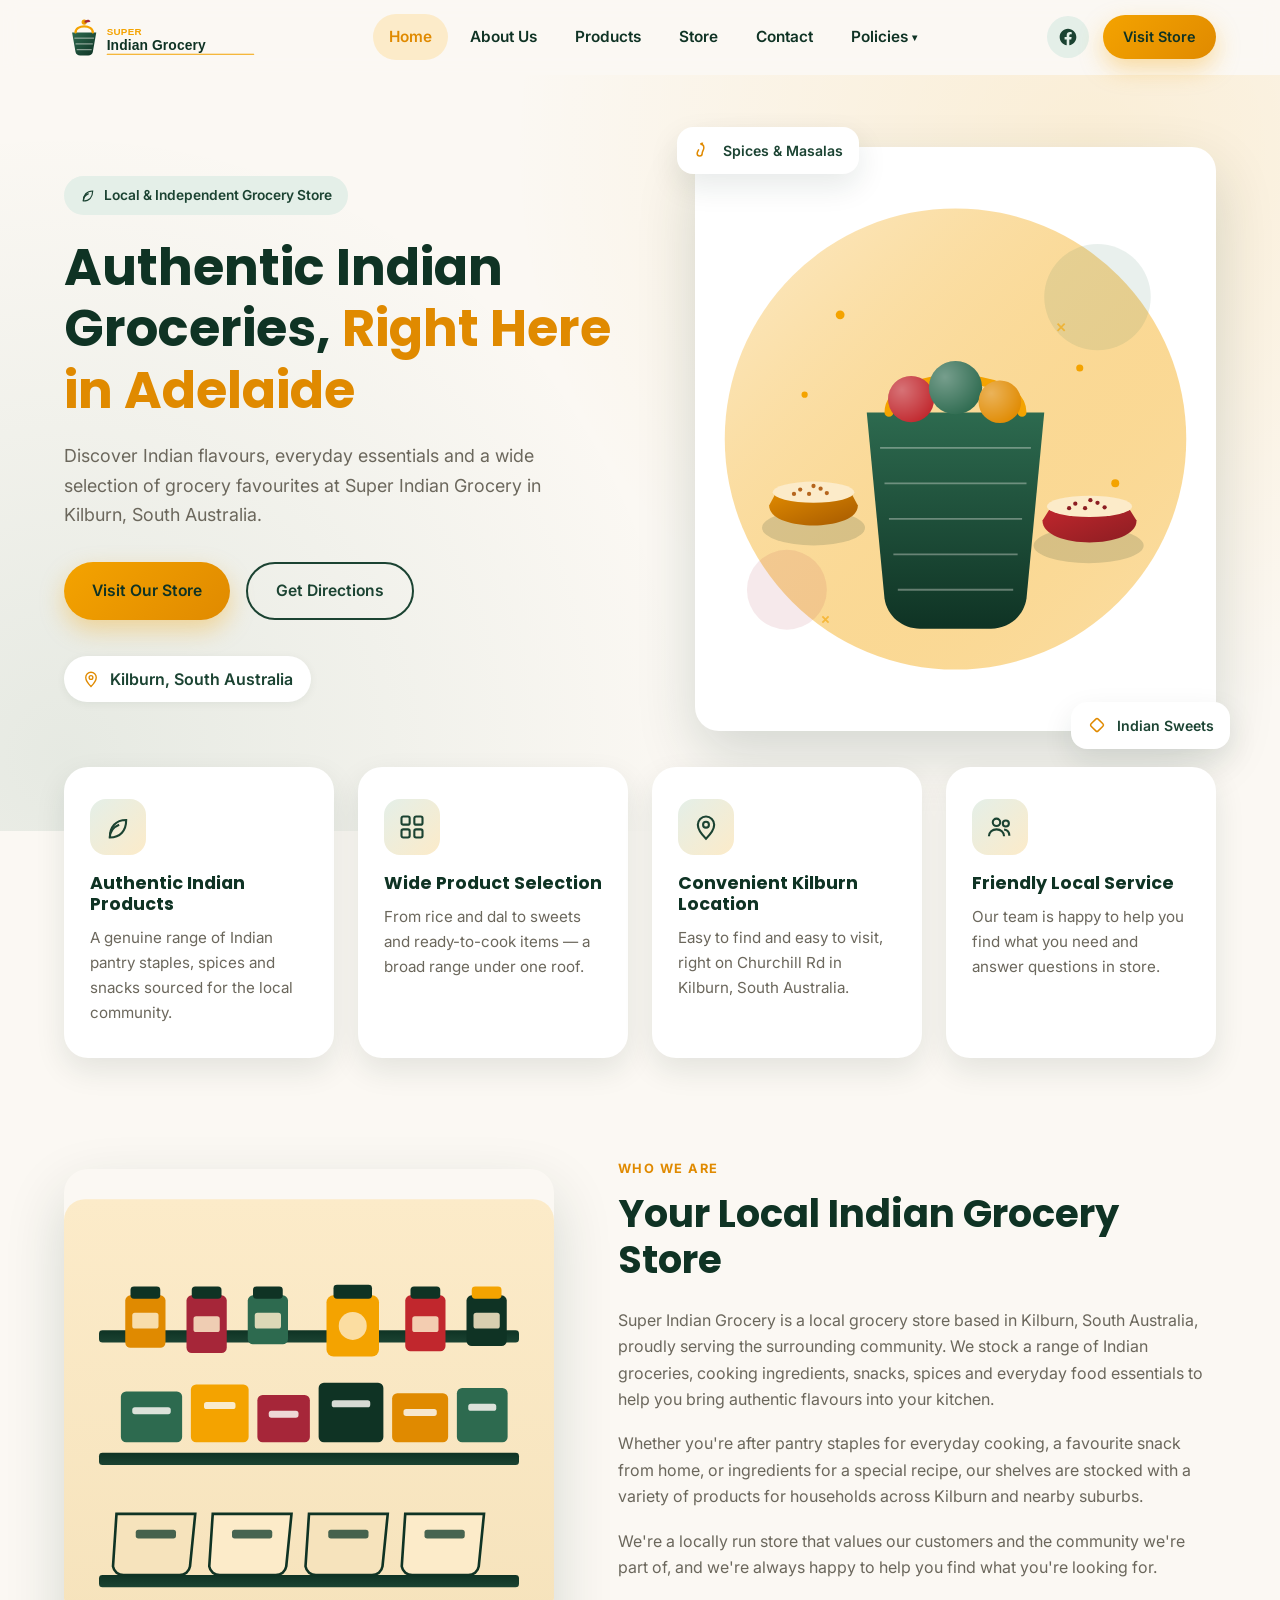
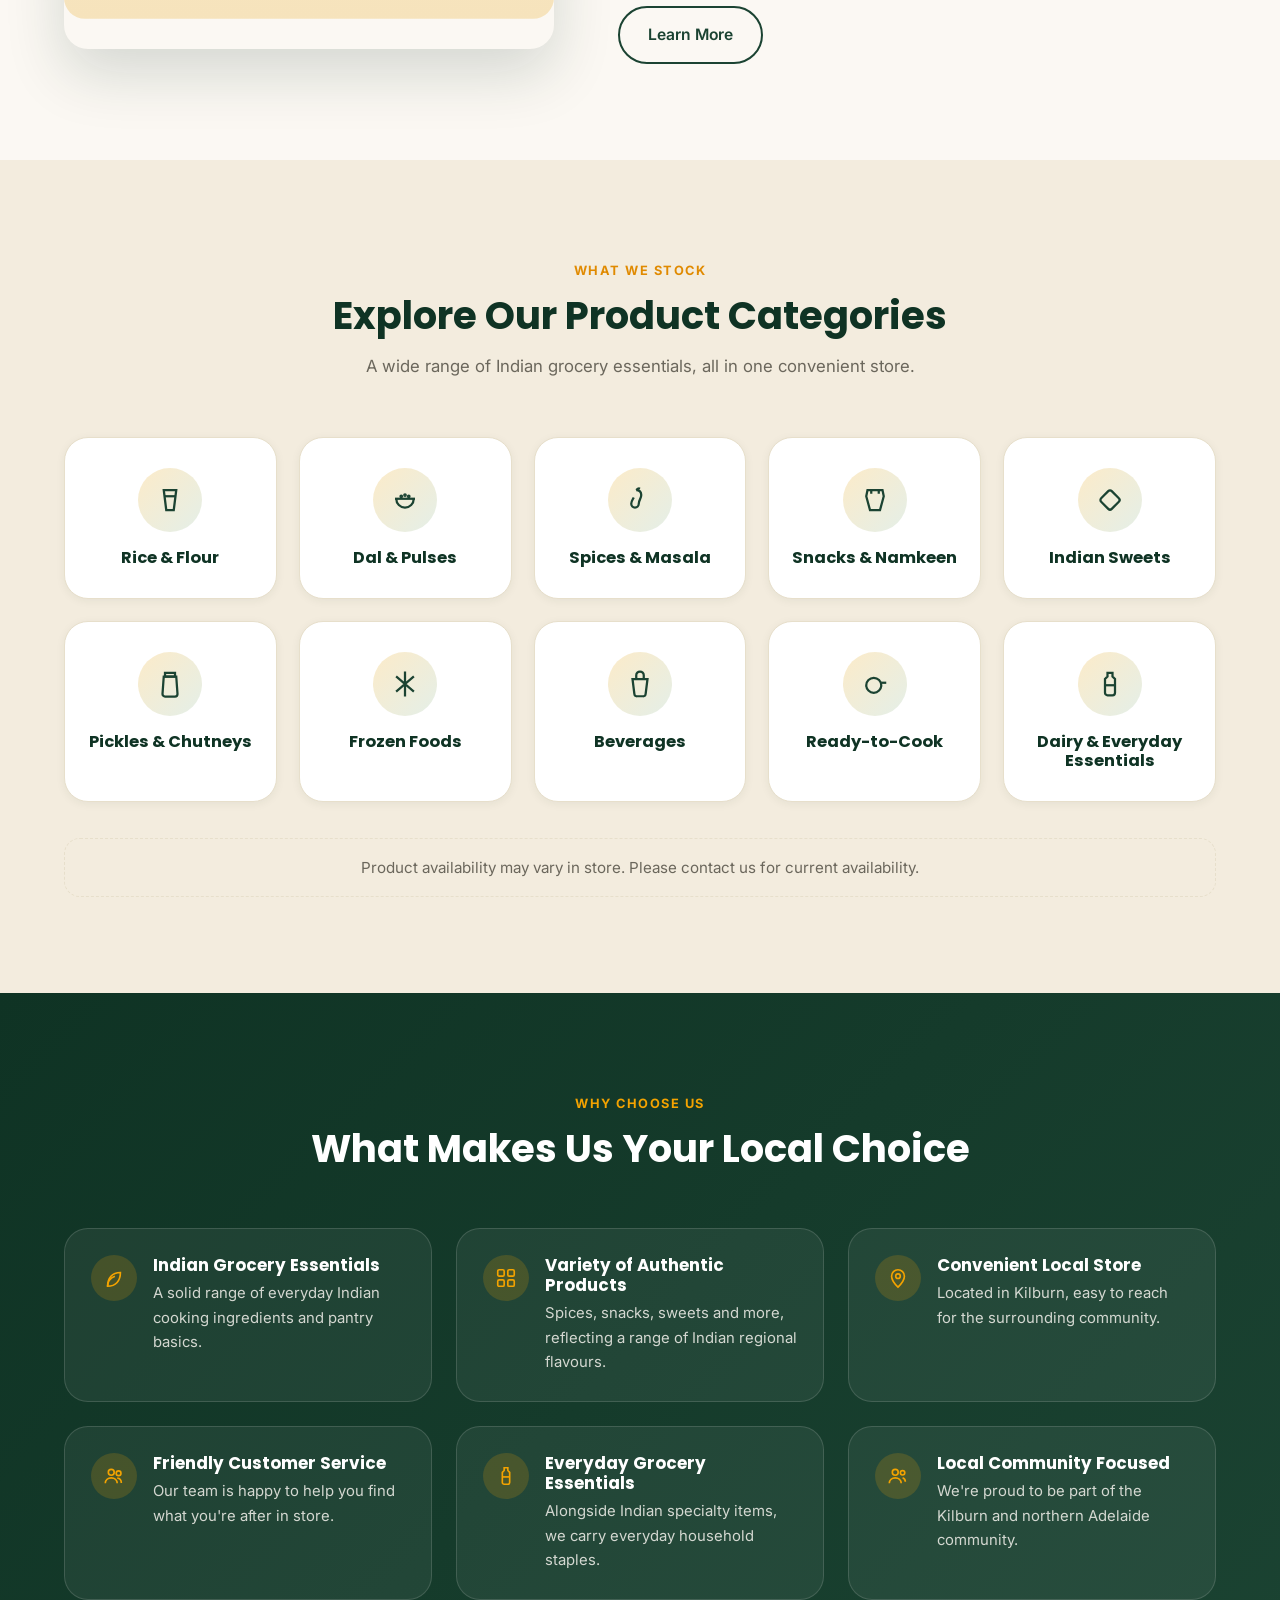
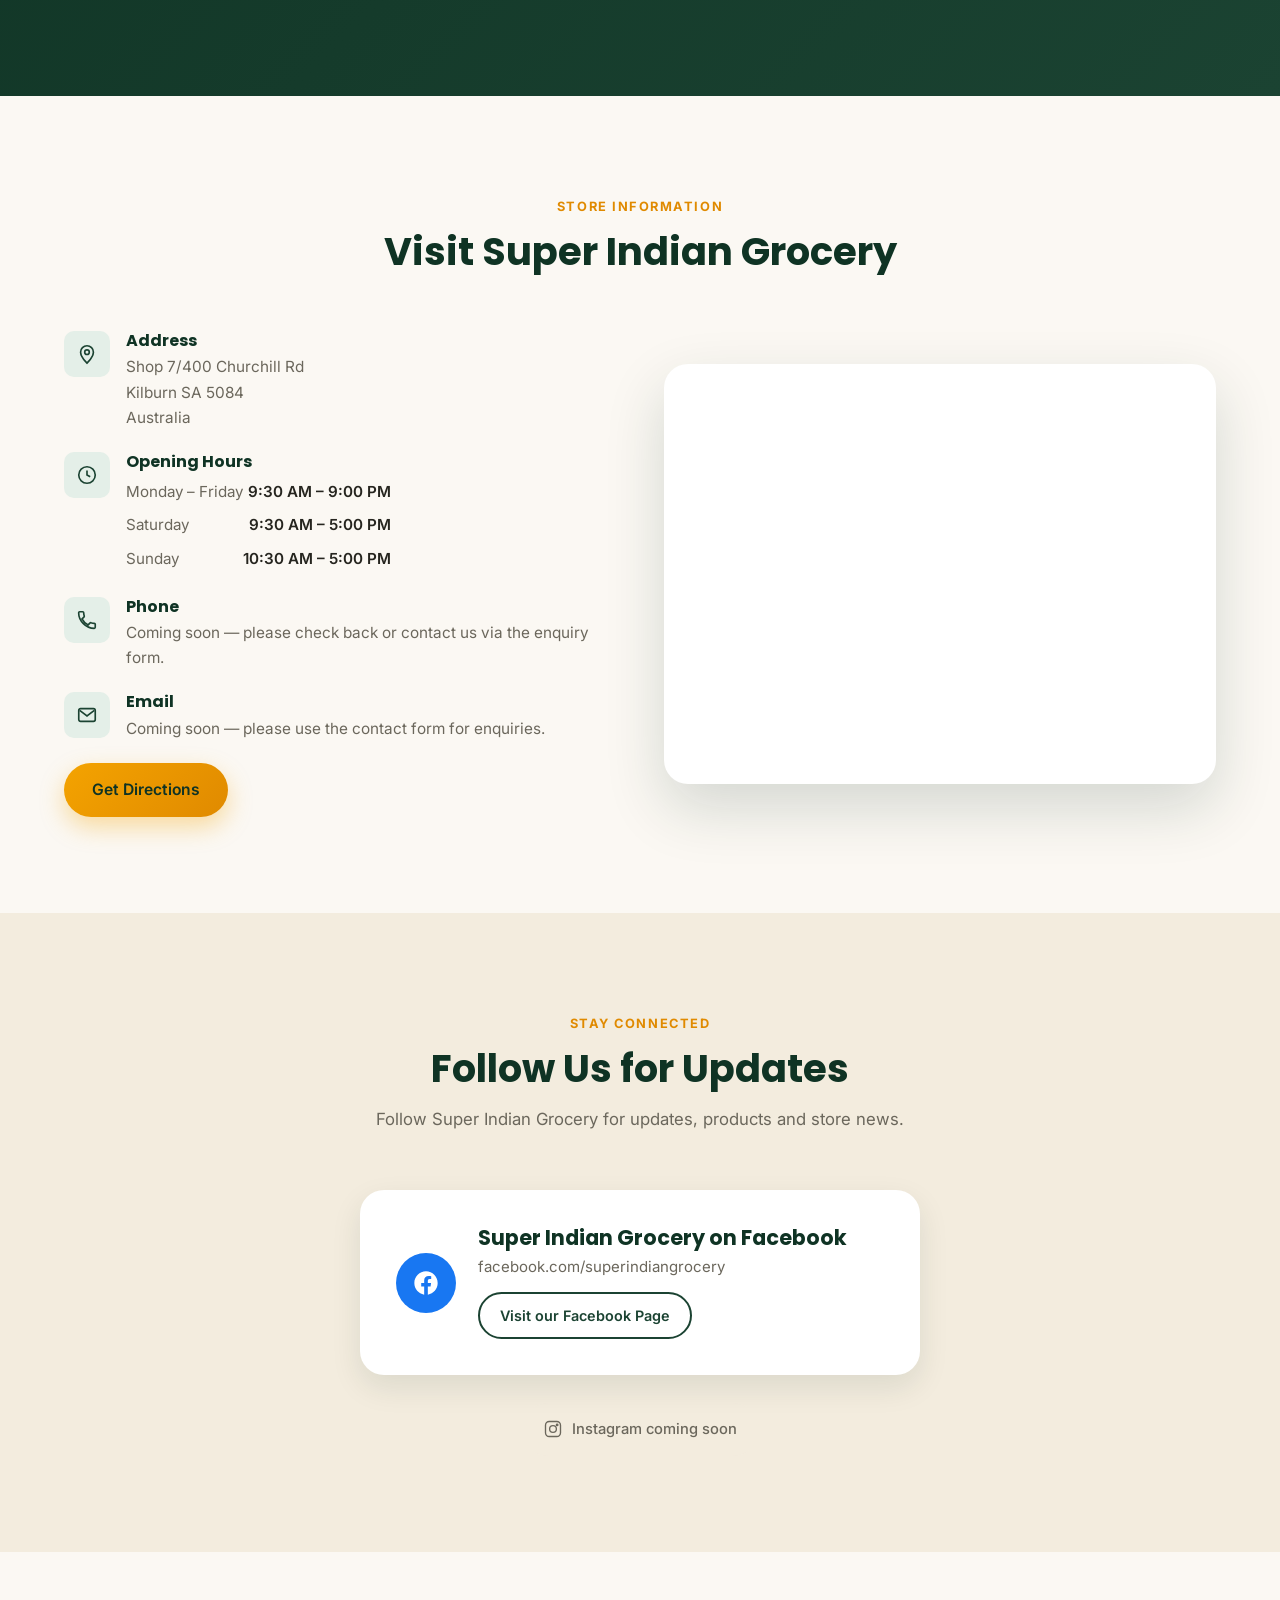
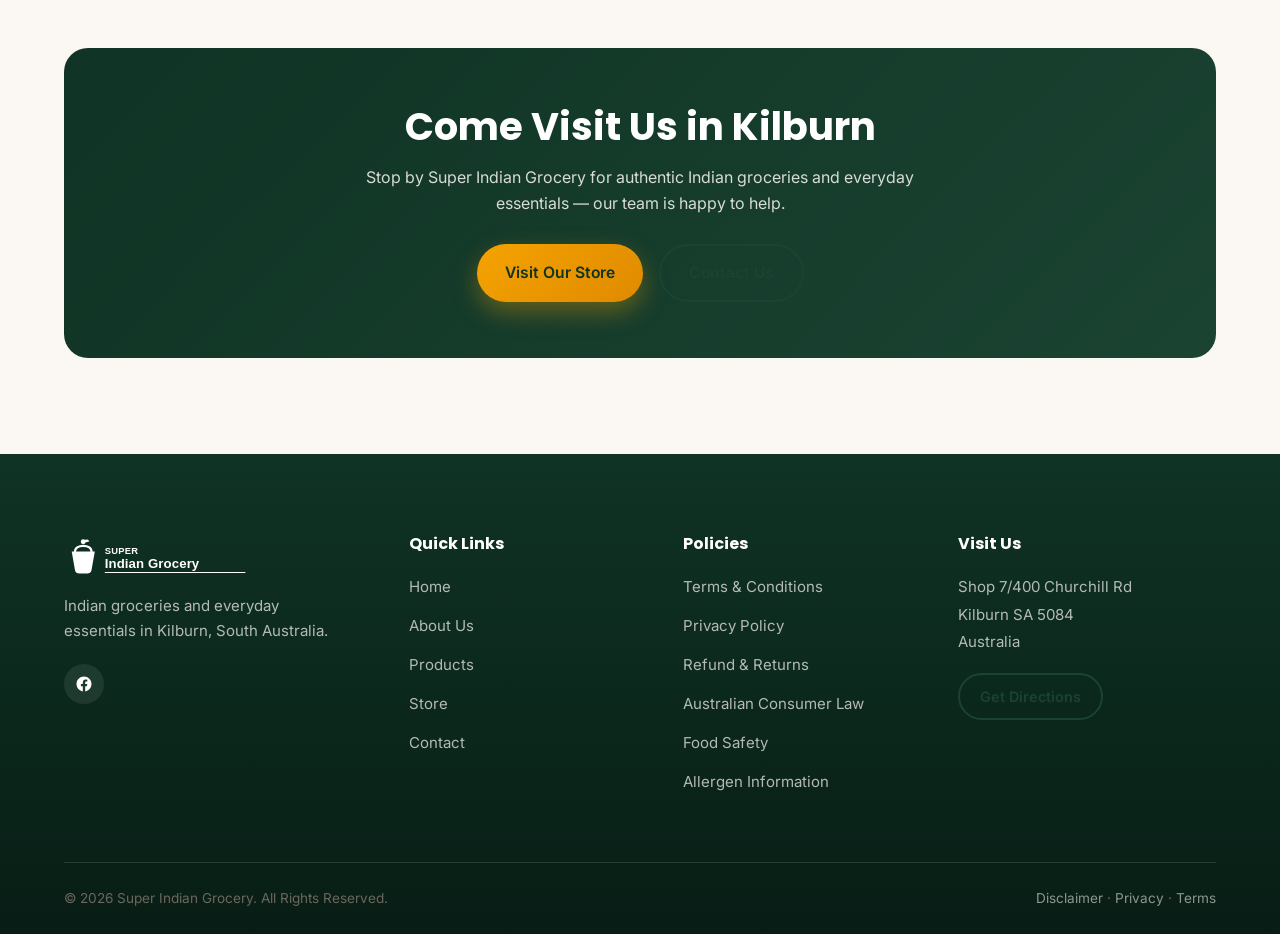
==== index.html @ 4509ad8f "Initial commit: Super Indian Grocery website Co-Authored-By: Claude Sonnet 5 <noreply@anthropic.com>" ====
<!doctype html>
<html lang="en-AU">
<head>
<meta charset="UTF-8">
<meta name="viewport" content="width=device-width, initial-scale=1.0">
<title>Super Indian Grocery | Indian Grocery Store in Kilburn, SA</title>
<meta name="description" content="Super Indian Grocery is a local Indian grocery store in Kilburn, South Australia, offering Indian groceries, spices, snacks, sweets and everyday food essentials.">
<link rel="canonical" href="https://www.superindiangrocery.com.au/">
<!-- TODO: update canonical URL once the production domain is confirmed -->

<!-- Open Graph -->
<meta property="og:type" content="website">
<meta property="og:site_name" content="Super Indian Grocery">
<meta property="og:title" content="Super Indian Grocery | Indian Grocery Store in Kilburn, SA">
<meta property="og:description" content="Indian groceries, spices, snacks, sweets and everyday food essentials in Kilburn, South Australia.">
<meta property="og:image" content="https://www.superindiangrocery.com.au/assets/images/hero-illustration.svg">
<meta property="og:url" content="https://www.superindiangrocery.com.au/">
<meta name="twitter:card" content="summary_large_image">

<link rel="icon" type="image/svg+xml" href="assets/logo/favicon.svg">
<link rel="preconnect" href="https://fonts.googleapis.com">
<link rel="preconnect" href="https://fonts.gstatic.com" crossorigin>
<link href="https://fonts.googleapis.com/css2?family=Poppins:wght@500;600;700&family=Inter:wght@400;500;600;700&display=swap" rel="stylesheet">
<link rel="stylesheet" href="css/style.css">

<script type="application/ld+json">
{
  "@context": "https://schema.org",
  "@type": "GroceryStore",
  "name": "Super Indian Grocery",
  "image": "https://www.superindiangrocery.com.au/assets/images/hero-illustration.svg",
  "address": {
    "@type": "PostalAddress",
    "streetAddress": "Shop 7/400 Churchill Rd",
    "addressLocality": "Kilburn",
    "addressRegion": "SA",
    "postalCode": "5084",
    "addressCountry": "AU"
  },
  "url": "https://www.superindiangrocery.com.au/",
  "sameAs": ["https://www.facebook.com/superindiangrocery"],
  "openingHoursSpecification": [
    { "@type": "OpeningHoursSpecification", "dayOfWeek": ["Monday","Tuesday","Wednesday","Thursday","Friday"], "opens": "09:30", "closes": "21:00" },
    { "@type": "OpeningHoursSpecification", "dayOfWeek": "Saturday", "opens": "09:30", "closes": "17:00" },
    { "@type": "OpeningHoursSpecification", "dayOfWeek": "Sunday", "opens": "10:30", "closes": "17:00" }
  ]
}
</script>
</head>
<body>

<a class="visually-hidden" href="#main-content" style="position:absolute;left:-9999px;">Skip to content</a>

<!-- ============ HEADER ============ -->
<header class="site-header">
  <div class="header-inner">
    <a href="index.html" class="brand" aria-label="Super Indian Grocery — Home">
      <img src="assets/logo/logo.svg" alt="Super Indian Grocery logo" width="220" height="52">
    </a>

    <nav class="main-nav" aria-label="Primary navigation">
      <ul class="nav-list">
        <li><a href="index.html" data-page="index.html">Home</a></li>
        <li><a href="about.html" data-page="about.html">About Us</a></li>
        <li><a href="products.html" data-page="products.html">Products</a></li>
        <li><a href="store.html" data-page="store.html">Store</a></li>
        <li><a href="contact.html" data-page="contact.html">Contact</a></li>
        <li class="has-dropdown">
          <a href="policies/terms.html" aria-haspopup="true" aria-expanded="false">Policies <span class="dropdown-caret">▾</span></a>
          <ul class="dropdown-menu">
            <li><a href="policies/terms.html">Terms &amp; Conditions</a></li>
            <li><a href="policies/privacy.html">Privacy Policy</a></li>
            <li><a href="policies/refunds.html">Refund &amp; Returns</a></li>
            <li><a href="policies/consumer-law.html">Australian Consumer Law</a></li>
            <li><a href="policies/food-safety.html">Food Safety</a></li>
            <li><a href="policies/allergens.html">Allergen Information</a></li>
            <li><a href="policies/country-of-origin.html">Country of Origin</a></li>
            <li><a href="policies/disclaimer.html">Disclaimer</a></li>
          </ul>
        </li>
      </ul>
    </nav>

    <div class="header-actions">
      <a class="icon-link" href="https://www.facebook.com/superindiangrocery" target="_blank" rel="noopener noreferrer" aria-label="Super Indian Grocery on Facebook">
        <svg viewBox="0 0 24 24" fill="currentColor"><path d="M22 12.06C22 6.5 17.52 2 12 2S2 6.5 2 12.06c0 5 3.66 9.16 8.44 9.94v-7.03H7.9v-2.9h2.54V9.86c0-2.5 1.49-3.89 3.78-3.89 1.1 0 2.24.2 2.24.2v2.46h-1.26c-1.24 0-1.63.77-1.63 1.56v1.87h2.78l-.44 2.9h-2.34V22c4.78-.78 8.44-4.94 8.44-9.94Z"/></svg>
      </a>
      <a class="btn btn-primary btn-sm" href="store.html">Visit Store</a>
      <button class="hamburger" aria-label="Open menu" aria-expanded="false">
        <span></span><span></span><span></span>
      </button>
    </div>
  </div>

  <div class="mobile-nav" aria-label="Mobile navigation">
    <a href="index.html" data-page="index.html">Home</a>
    <a href="about.html" data-page="about.html">About Us</a>
    <a href="products.html" data-page="products.html">Products</a>
    <a href="store.html" data-page="store.html">Store</a>
    <a href="contact.html" data-page="contact.html">Contact</a>
    <button class="mobile-accordion-trigger" aria-expanded="false">Policies <span class="dropdown-caret">▾</span></button>
    <div class="mobile-accordion-panel">
      <a href="policies/terms.html">Terms &amp; Conditions</a>
      <a href="policies/privacy.html">Privacy Policy</a>
      <a href="policies/refunds.html">Refund &amp; Returns</a>
      <a href="policies/consumer-law.html">Australian Consumer Law</a>
      <a href="policies/food-safety.html">Food Safety</a>
      <a href="policies/allergens.html">Allergen Information</a>
      <a href="policies/country-of-origin.html">Country of Origin</a>
      <a href="policies/disclaimer.html">Disclaimer</a>
    </div>
    <div class="mobile-cta">
      <a class="btn btn-primary btn-block" href="store.html">Visit Store</a>
      <a class="btn btn-outline btn-block" href="https://www.facebook.com/superindiangrocery" target="_blank" rel="noopener noreferrer">Follow on Facebook</a>
    </div>
  </div>
</header>

<main id="main-content">

  <!-- ============ HERO ============ -->
  <section class="hero">
    <div class="container hero-grid">
      <div class="hero-copy">
        <span class="hero-badge">
          <svg viewBox="0 0 24 24" fill="none" stroke="currentColor" stroke-width="1.8"><path d="M5 21c9 0 14-6 14-15-9 0-14 6-14 15Z"/><path d="M5 21c0-5 3-9 8-11"/></svg>
          Local &amp; Independent Grocery Store
        </span>
        <h1>Authentic Indian Groceries, <span class="accent">Right Here in Adelaide</span></h1>
        <p class="lead">Discover Indian flavours, everyday essentials and a wide selection of grocery favourites at Super Indian Grocery in Kilburn, South Australia.</p>
        <div class="hero-actions">
          <a class="btn btn-primary" href="store.html">Visit Our Store</a>
          <a class="btn btn-outline" href="https://www.google.com/maps/search/?api=1&query=Shop+7%2F400+Churchill+Rd%2C+Kilburn+SA+5084%2C+Australia" target="_blank" rel="noopener noreferrer">Get Directions</a>
        </div>
        <span class="hero-location">
          <svg viewBox="0 0 24 24" fill="none" stroke="currentColor" stroke-width="1.8"><path d="M12 22s7-7.05 7-12a7 7 0 1 0-14 0c0 4.95 7 12 7 12Z"/><circle cx="12" cy="10" r="2.5"/></svg>
          Kilburn, South Australia
        </span>
      </div>

      <div class="hero-visual">
        <div class="visual-card reveal">
          <img src="assets/images/hero-illustration.svg" alt="Illustration of an Indian grocery basket filled with spices, vegetables and pantry staples" width="560" height="560">
        </div>
        <div class="floating-chip chip-top">
          <svg viewBox="0 0 24 24" fill="none" stroke="currentColor" stroke-width="1.8"><path d="M9 4c3 0 4 2 4 4 0 3-2 4-2 7a3 3 0 0 1-6 0c0-2 1-3 2-5"/><path d="M9 4c1-1 2-1.5 3-1"/></svg>
          Spices &amp; Masalas
        </div>
        <div class="floating-chip chip-bottom">
          <svg viewBox="0 0 24 24" fill="none" stroke="currentColor" stroke-width="1.8"><rect x="6" y="6" width="12" height="12" rx="2" transform="rotate(45 12 12)"/></svg>
          Indian Sweets
        </div>
      </div>
    </div>
  </section>

  <!-- ============ TRUST / HIGHLIGHTS ============ -->
  <div class="container">
    <div class="features-grid">
      <div class="feature-card reveal">
        <div class="feature-icon">
          <svg viewBox="0 0 24 24" fill="none" stroke="currentColor" stroke-width="1.8"><path d="M5 21c9 0 14-6 14-15-9 0-14 6-14 15Z"/><path d="M5 21c0-5 3-9 8-11"/></svg>
        </div>
        <h3>Authentic Indian Products</h3>
        <p>A genuine range of Indian pantry staples, spices and snacks sourced for the local community.</p>
      </div>
      <div class="feature-card reveal">
        <div class="feature-icon">
          <svg viewBox="0 0 24 24" fill="none" stroke="currentColor" stroke-width="1.8"><rect x="3" y="3" width="7" height="7" rx="1.5"/><rect x="14" y="3" width="7" height="7" rx="1.5"/><rect x="3" y="14" width="7" height="7" rx="1.5"/><rect x="14" y="14" width="7" height="7" rx="1.5"/></svg>
        </div>
        <h3>Wide Product Selection</h3>
        <p>From rice and dal to sweets and ready-to-cook items — a broad range under one roof.</p>
      </div>
      <div class="feature-card reveal">
        <div class="feature-icon">
          <svg viewBox="0 0 24 24" fill="none" stroke="currentColor" stroke-width="1.8"><path d="M12 22s7-7.05 7-12a7 7 0 1 0-14 0c0 4.95 7 12 7 12Z"/><circle cx="12" cy="10" r="2.5"/></svg>
        </div>
        <h3>Convenient Kilburn Location</h3>
        <p>Easy to find and easy to visit, right on Churchill Rd in Kilburn, South Australia.</p>
      </div>
      <div class="feature-card reveal">
        <div class="feature-icon">
          <svg viewBox="0 0 24 24" fill="none" stroke="currentColor" stroke-width="1.8"><circle cx="9" cy="8" r="3.2"/><path d="M2.5 20c0-3.6 2.9-6 6.5-6s6.5 2.4 6.5 6"/><circle cx="17" cy="9" r="2.6"/><path d="M15.5 14.2c2.7.4 4.5 2.4 4.5 5.3"/></svg>
        </div>
        <h3>Friendly Local Service</h3>
        <p>Our team is happy to help you find what you need and answer questions in store.</p>
      </div>
    </div>
  </div>

  <!-- ============ ABOUT ============ -->
  <section id="about">
    <div class="container about-grid">
      <div class="about-image reveal">
        <img src="assets/images/about-image.svg" alt="Illustration of grocery shelves stocked with spice jars, packets and pantry staples" width="560" height="480">
      </div>
      <div class="about-copy reveal">
        <div class="section-head align-left" style="margin-bottom:24px;">
          <span class="eyebrow">Who We Are</span>
          <h2>Your Local Indian Grocery Store</h2>
        </div>
        <p>Super Indian Grocery is a local grocery store based in Kilburn, South Australia, proudly serving the surrounding community. We stock a range of Indian groceries, cooking ingredients, snacks, spices and everyday food essentials to help you bring authentic flavours into your kitchen.</p>
        <p>Whether you're after pantry staples for everyday cooking, a favourite snack from home, or ingredients for a special recipe, our shelves are stocked with a variety of products for households across Kilburn and nearby suburbs.</p>
        <p>We're a locally run store that values our customers and the community we're part of, and we're always happy to help you find what you're looking for.</p>
        <a class="btn btn-outline" href="about.html">Learn More</a>
      </div>
    </div>
  </section>

  <!-- ============ PRODUCT CATEGORIES ============ -->
  <section class="bg-cream-dark">
    <div class="container">
      <div class="section-head reveal">
        <span class="eyebrow">What We Stock</span>
        <h2>Explore Our Product Categories</h2>
        <p>A wide range of Indian grocery essentials, all in one convenient store.</p>
      </div>

      <div class="category-grid">
        <div class="category-card reveal">
          <div class="category-icon"><svg viewBox="0 0 24 24" fill="none" stroke="currentColor" stroke-width="1.8"><path d="M7 4h10l-2 16H9L7 4Z"/><path d="M8 9h8"/></svg></div>
          <h3>Rice &amp; Flour</h3>
        </div>
        <div class="category-card reveal">
          <div class="category-icon"><svg viewBox="0 0 24 24" fill="none" stroke="currentColor" stroke-width="1.8"><path d="M4 11h16"/><path d="M5 11a7 7 0 0 0 14 0"/><circle cx="9" cy="9" r="0.6" fill="currentColor"/><circle cx="12" cy="8" r="0.6" fill="currentColor"/><circle cx="15" cy="9" r="0.6" fill="currentColor"/></svg></div>
          <h3>Dal &amp; Pulses</h3>
        </div>
        <div class="category-card reveal">
          <div class="category-icon"><svg viewBox="0 0 24 24" fill="none" stroke="currentColor" stroke-width="1.8"><path d="M9 4c3 0 4 2 4 4 0 3-2 4-2 7a3 3 0 0 1-6 0c0-2 1-3 2-5"/><path d="M9 4c1-1 2-1.5 3-1"/></svg></div>
          <h3>Spices &amp; Masala</h3>
        </div>
        <div class="category-card reveal">
          <div class="category-icon"><svg viewBox="0 0 24 24" fill="none" stroke="currentColor" stroke-width="1.8"><path d="M6 4h12l1 5-3 11H8L5 9Z"/><path d="M9 4v3M15 4v3"/></svg></div>
          <h3>Snacks &amp; Namkeen</h3>
        </div>
        <div class="category-card reveal">
          <div class="category-icon"><svg viewBox="0 0 24 24" fill="none" stroke="currentColor" stroke-width="1.8"><rect x="6" y="6" width="12" height="12" rx="2" transform="rotate(45 12 12)"/></svg></div>
          <h3>Indian Sweets</h3>
        </div>
        <div class="category-card reveal">
          <div class="category-icon"><svg viewBox="0 0 24 24" fill="none" stroke="currentColor" stroke-width="1.8"><path d="M8 3h8v3H8z"/><path d="M7 6h10l1 14a2 2 0 0 1-2 2H8a2 2 0 0 1-2-2Z"/></svg></div>
          <h3>Pickles &amp; Chutneys</h3>
        </div>
        <div class="category-card reveal">
          <div class="category-icon"><svg viewBox="0 0 24 24" fill="none" stroke="currentColor" stroke-width="1.8"><path d="M12 2v20M4.9 5.9l14.2 12.2M19.1 5.9 4.9 18.1"/></svg></div>
          <h3>Frozen Foods</h3>
        </div>
        <div class="category-card reveal">
          <div class="category-icon"><svg viewBox="0 0 24 24" fill="none" stroke="currentColor" stroke-width="1.8"><path d="M6 8h12l-1.5 12a2 2 0 0 1-2 1.8h-5a2 2 0 0 1-2-1.8Z"/><path d="M9 8V5a3 3 0 0 1 6 0v3"/></svg></div>
          <h3>Beverages</h3>
        </div>
        <div class="category-card reveal">
          <div class="category-icon"><svg viewBox="0 0 24 24" fill="none" stroke="currentColor" stroke-width="1.8"><circle cx="11" cy="13" r="6"/><path d="M17 11h4"/></svg></div>
          <h3>Ready-to-Cook</h3>
        </div>
        <div class="category-card reveal">
          <div class="category-icon"><svg viewBox="0 0 24 24" fill="none" stroke="currentColor" stroke-width="1.8"><path d="M10 3h4v3l2 2v11a2 2 0 0 1-2 2h-4a2 2 0 0 1-2-2V8l2-2Z"/><path d="M8 13h8"/></svg></div>
          <h3>Dairy &amp; Everyday Essentials</h3>
        </div>
      </div>

      <p class="category-note reveal">Product availability may vary in store. Please contact us for current availability.</p>
    </div>
  </section>

  <!-- ============ WHY CHOOSE US ============ -->
  <section class="bg-green">
    <div class="container">
      <div class="section-head reveal">
        <span class="eyebrow" style="color:var(--color-saffron);">Why Choose Us</span>
        <h2>What Makes Us Your Local Choice</h2>
      </div>
      <div class="why-grid">
        <div class="why-card reveal">
          <div class="why-icon"><svg viewBox="0 0 24 24" fill="none" stroke="currentColor" stroke-width="1.8"><path d="M5 21c9 0 14-6 14-15-9 0-14 6-14 15Z"/><path d="M5 21c0-5 3-9 8-11"/></svg></div>
          <div><h3>Indian Grocery Essentials</h3><p>A solid range of everyday Indian cooking ingredients and pantry basics.</p></div>
        </div>
        <div class="why-card reveal">
          <div class="why-icon"><svg viewBox="0 0 24 24" fill="none" stroke="currentColor" stroke-width="1.8"><rect x="3" y="3" width="7" height="7" rx="1.5"/><rect x="14" y="3" width="7" height="7" rx="1.5"/><rect x="3" y="14" width="7" height="7" rx="1.5"/><rect x="14" y="14" width="7" height="7" rx="1.5"/></svg></div>
          <div><h3>Variety of Authentic Products</h3><p>Spices, snacks, sweets and more, reflecting a range of Indian regional flavours.</p></div>
        </div>
        <div class="why-card reveal">
          <div class="why-icon"><svg viewBox="0 0 24 24" fill="none" stroke="currentColor" stroke-width="1.8"><path d="M12 22s7-7.05 7-12a7 7 0 1 0-14 0c0 4.95 7 12 7 12Z"/><circle cx="12" cy="10" r="2.5"/></svg></div>
          <div><h3>Convenient Local Store</h3><p>Located in Kilburn, easy to reach for the surrounding community.</p></div>
        </div>
        <div class="why-card reveal">
          <div class="why-icon"><svg viewBox="0 0 24 24" fill="none" stroke="currentColor" stroke-width="1.8"><circle cx="9" cy="8" r="3.2"/><path d="M2.5 20c0-3.6 2.9-6 6.5-6s6.5 2.4 6.5 6"/><circle cx="17" cy="9" r="2.6"/><path d="M15.5 14.2c2.7.4 4.5 2.4 4.5 5.3"/></svg></div>
          <div><h3>Friendly Customer Service</h3><p>Our team is happy to help you find what you're after in store.</p></div>
        </div>
        <div class="why-card reveal">
          <div class="why-icon"><svg viewBox="0 0 24 24" fill="none" stroke="currentColor" stroke-width="1.8"><path d="M10 3h4v3l2 2v11a2 2 0 0 1-2 2h-4a2 2 0 0 1-2-2V8l2-2Z"/><path d="M8 13h8"/></svg></div>
          <div><h3>Everyday Grocery Essentials</h3><p>Alongside Indian specialty items, we carry everyday household staples.</p></div>
        </div>
        <div class="why-card reveal">
          <div class="why-icon"><svg viewBox="0 0 24 24" fill="none" stroke="currentColor" stroke-width="1.8"><path d="M2.5 20c0-3.6 2.9-6 6.5-6s6.5 2.4 6.5 6"/><circle cx="9" cy="8" r="3.2"/><path d="M17 14c1.7.6 3 2.2 3 4.3"/><circle cx="17" cy="8.5" r="2.4"/></svg></div>
          <div><h3>Local Community Focused</h3><p>We're proud to be part of the Kilburn and northern Adelaide community.</p></div>
        </div>
      </div>
    </div>
  </section>

  <!-- ============ STORE INFORMATION ============ -->
  <section id="store-info">
    <div class="container">
      <div class="section-head reveal">
        <span class="eyebrow">Store Information</span>
        <h2>Visit Super Indian Grocery</h2>
      </div>
      <div class="store-grid">
        <div class="store-info-list reveal">
          <div class="info-row">
            <div class="info-icon"><svg viewBox="0 0 24 24" fill="none" stroke="currentColor" stroke-width="1.8"><path d="M12 22s7-7.05 7-12a7 7 0 1 0-14 0c0 4.95 7 12 7 12Z"/><circle cx="12" cy="10" r="2.5"/></svg></div>
            <div>
              <h4>Address</h4>
              <p>Shop 7/400 Churchill Rd<br>Kilburn SA 5084<br>Australia</p>
            </div>
          </div>
          <div class="info-row">
            <div class="info-icon"><svg viewBox="0 0 24 24" fill="none" stroke="currentColor" stroke-width="1.8"><circle cx="12" cy="12" r="9"/><path d="M12 7v5l3.5 2"/></svg></div>
            <div>
              <h4>Opening Hours</h4>
              <table class="hours-table">
                <tr><td>Monday – Friday</td><td>9:30 AM – 9:00 PM</td></tr>
                <tr><td>Saturday</td><td>9:30 AM – 5:00 PM</td></tr>
                <tr><td>Sunday</td><td>10:30 AM – 5:00 PM</td></tr>
              </table>
            </div>
          </div>
          <div class="info-row">
            <div class="info-icon"><svg viewBox="0 0 24 24" fill="none" stroke="currentColor" stroke-width="1.8"><path d="M6.6 10.8c1.4 2.8 3.8 5.2 6.6 6.6l2.2-2.2c.3-.3.7-.4 1-.2 1.1.4 2.3.6 3.5.6.6 0 1.1.5 1.1 1.1V20c0 .6-.5 1.1-1.1 1.1C10.9 21.1 2.9 13.1 2.9 4.1 2.9 3.5 3.4 3 4 3h3.3c.6 0 1.1.5 1.1 1.1 0 1.2.2 2.4.6 3.5.1.3 0 .7-.2 1L6.6 10.8Z"/></svg></div>
            <div>
              <h4>Phone</h4>
              <p>Coming soon — please check back or contact us via the enquiry form.</p>
            </div>
          </div>
          <div class="info-row">
            <div class="info-icon"><svg viewBox="0 0 24 24" fill="none" stroke="currentColor" stroke-width="1.8"><rect x="3" y="5" width="18" height="14" rx="2"/><path d="m4 7 8 6 8-6"/></svg></div>
            <div>
              <h4>Email</h4>
              <p>Coming soon — please use the contact form for enquiries.</p>
            </div>
          </div>
          <a class="btn btn-primary" style="align-self:flex-start;" href="https://www.google.com/maps/search/?api=1&query=Shop+7%2F400+Churchill+Rd%2C+Kilburn+SA+5084%2C+Australia" target="_blank" rel="noopener noreferrer">Get Directions</a>
        </div>

        <div class="store-card reveal">
          <iframe
            src="https://www.google.com/maps?q=Shop+7/400+Churchill+Rd,+Kilburn+SA+5084,+Australia&output=embed"
            width="100%" height="420" style="border:0; display:block;"
            allowfullscreen="" loading="lazy"
            referrerpolicy="no-referrer-when-downgrade"
            title="Map showing the location of Super Indian Grocery, Kilburn SA">
          </iframe>
        </div>
      </div>
    </div>
  </section>

  <!-- ============ SOCIAL / STAY CONNECTED ============ -->
  <section class="bg-cream-dark">
    <div class="container">
      <div class="section-head reveal">
        <span class="eyebrow">Stay Connected</span>
        <h2>Follow Us for Updates</h2>
        <p>Follow Super Indian Grocery for updates, products and store news.</p>
      </div>

      <div class="social-card reveal">
        <div class="social-icon">
          <svg viewBox="0 0 24 24" fill="currentColor"><path d="M22 12.06C22 6.5 17.52 2 12 2S2 6.5 2 12.06c0 5 3.66 9.16 8.44 9.94v-7.03H7.9v-2.9h2.54V9.86c0-2.5 1.49-3.89 3.78-3.89 1.1 0 2.24.2 2.24.2v2.46h-1.26c-1.24 0-1.63.77-1.63 1.56v1.87h2.78l-.44 2.9h-2.34V22c4.78-.78 8.44-4.94 8.44-9.94Z"/></svg>
        </div>
        <div>
          <h3>Super Indian Grocery on Facebook</h3>
          <p>facebook.com/superindiangrocery</p>
          <a class="btn btn-outline btn-sm" href="https://www.facebook.com/superindiangrocery" target="_blank" rel="noopener noreferrer">Visit our Facebook Page</a>
        </div>
      </div>

      <div class="social-row">
        <span class="social-note">
          <svg width="18" height="18" viewBox="0 0 24 24" fill="none" stroke="currentColor" stroke-width="1.8"><rect x="2" y="2" width="20" height="20" rx="5"/><circle cx="12" cy="12" r="4.5"/><circle cx="17.5" cy="6.5" r="1"/></svg>
          Instagram coming soon
        </span>
      </div>
    </div>
  </section>

  <!-- ============ CTA BANNER ============ -->
  <section>
    <div class="container">
      <div class="cta-banner reveal">
        <h2>Come Visit Us in Kilburn</h2>
        <p>Stop by Super Indian Grocery for authentic Indian groceries and everyday essentials — our team is happy to help.</p>
        <div class="cta-actions">
          <a class="btn btn-primary" href="store.html">Visit Our Store</a>
          <a class="btn btn-outline" href="contact.html">Contact Us</a>
        </div>
      </div>
    </div>
  </section>

</main>

<!-- ============ FOOTER ============ -->
<footer class="site-footer">
  <div class="container">
    <div class="footer-grid">
      <div class="footer-brand">
        <img src="assets/logo/logo.svg" alt="Super Indian Grocery logo">
        <p>Indian groceries and everyday essentials in Kilburn, South Australia.</p>
        <div class="footer-social" style="margin-top:20px;">
          <a href="https://www.facebook.com/superindiangrocery" target="_blank" rel="noopener noreferrer" aria-label="Super Indian Grocery on Facebook">
            <svg viewBox="0 0 24 24" fill="currentColor"><path d="M22 12.06C22 6.5 17.52 2 12 2S2 6.5 2 12.06c0 5 3.66 9.16 8.44 9.94v-7.03H7.9v-2.9h2.54V9.86c0-2.5 1.49-3.89 3.78-3.89 1.1 0 2.24.2 2.24.2v2.46h-1.26c-1.24 0-1.63.77-1.63 1.56v1.87h2.78l-.44 2.9h-2.34V22c4.78-.78 8.44-4.94 8.44-9.94Z"/></svg>
          </a>
        </div>
      </div>
      <div class="footer-col">
        <h4>Quick Links</h4>
        <ul>
          <li><a href="index.html">Home</a></li>
          <li><a href="about.html">About Us</a></li>
          <li><a href="products.html">Products</a></li>
          <li><a href="store.html">Store</a></li>
          <li><a href="contact.html">Contact</a></li>
        </ul>
      </div>
      <div class="footer-col">
        <h4>Policies</h4>
        <ul>
          <li><a href="policies/terms.html">Terms &amp; Conditions</a></li>
          <li><a href="policies/privacy.html">Privacy Policy</a></li>
          <li><a href="policies/refunds.html">Refund &amp; Returns</a></li>
          <li><a href="policies/consumer-law.html">Australian Consumer Law</a></li>
          <li><a href="policies/food-safety.html">Food Safety</a></li>
          <li><a href="policies/allergens.html">Allergen Information</a></li>
        </ul>
      </div>
      <div class="footer-col">
        <h4>Visit Us</h4>
        <address class="footer-address">
          Shop 7/400 Churchill Rd<br>
          Kilburn SA 5084<br>
          Australia
        </address>
        <a class="btn btn-outline btn-sm" href="https://www.google.com/maps/search/?api=1&query=Shop+7%2F400+Churchill+Rd%2C+Kilburn+SA+5084%2C+Australia" target="_blank" rel="noopener noreferrer">Get Directions</a>
      </div>
    </div>
    <div class="footer-bottom">
      <p>&copy; <span id="current-year">2026</span> Super Indian Grocery. All Rights Reserved.</p>
      <p><a href="policies/disclaimer.html">Disclaimer</a> &middot; <a href="policies/privacy.html">Privacy</a> &middot; <a href="policies/terms.html">Terms</a></p>
    </div>
  </div>
</footer>

<button class="back-to-top" aria-label="Back to top">
  <svg viewBox="0 0 24 24" fill="none" stroke="currentColor" stroke-width="2"><path d="M12 19V5"/><path d="m5 12 7-7 7 7"/></svg>
</button>

<script src="js/main.js"></script>
</body>
</html>
---- css/style.css ----
/* ==========================================================================
   Super Indian Grocery — Stylesheet
   Palette: cream base, deep green primary, saffron accent, small gold/red
   ========================================================================== */

/* -------------------- Reset -------------------- */
*, *::before, *::after { box-sizing: border-box; }
html { scroll-behavior: smooth; }
body, h1, h2, h3, h4, p, ul, ol, figure, blockquote { margin: 0; }
ul, ol { padding: 0; list-style: none; }
img, svg { display: block; max-width: 100%; }
a { color: inherit; text-decoration: none; }
button { font: inherit; cursor: pointer; border: none; background: none; }
input, textarea, select { font: inherit; }

/* -------------------- Design tokens -------------------- */
:root {
  /* Colours */
  --color-cream: #FBF8F3;
  --color-cream-soft: #FCEBC9;
  --color-cream-dark: #F3ECDE;
  --color-green-900: #0F3324;
  --color-green-800: #1B4332;
  --color-green-600: #2D6A4F;
  --color-green-100: #E4EFE8;
  --color-saffron: #F4A300;
  --color-saffron-dark: #E08A00;
  --color-gold: #D4A017;
  --color-red: #A62639;
  --color-text: #26251F;
  --color-text-light: #6B675C;
  --color-border: #E7DFCB;
  --color-white: #FFFFFF;

  /* Typography */
  --font-heading: 'Poppins', 'Segoe UI', sans-serif;
  --font-body: 'Inter', 'Segoe UI', sans-serif;

  /* Spacing / shape */
  --radius-sm: 10px;
  --radius-md: 16px;
  --radius-lg: 24px;
  --radius-pill: 999px;
  --shadow-sm: 0 2px 10px rgba(15, 51, 36, 0.06);
  --shadow-md: 0 12px 30px rgba(15, 51, 36, 0.10);
  --shadow-lg: 0 24px 60px rgba(15, 51, 36, 0.16);
  --container-w: 1200px;
  --transition: 0.25s ease;
  --header-h: 84px;
}

/* -------------------- Base -------------------- */
body {
  font-family: var(--font-body);
  color: var(--color-text);
  background: var(--color-cream);
  line-height: 1.65;
  -webkit-font-smoothing: antialiased;
  overflow-x: hidden;
}

h1, h2, h3, h4 {
  font-family: var(--font-heading);
  color: var(--color-green-900);
  line-height: 1.2;
  font-weight: 700;
}

h1 { font-size: clamp(2.1rem, 4vw, 3.4rem); }
h2 { font-size: clamp(1.7rem, 3vw, 2.4rem); }
h3 { font-size: 1.3rem; }

p { color: var(--color-text-light); }

.container {
  width: 100%;
  max-width: var(--container-w);
  margin: 0 auto;
  padding: 0 24px;
}

section { padding: 96px 0; }
@media (max-width: 768px) { section { padding: 64px 0; } }

.section-head {
  max-width: 680px;
  margin: 0 auto 56px;
  text-align: center;
}
.section-head .eyebrow {
  display: inline-block;
  color: var(--color-saffron-dark);
  font-weight: 700;
  letter-spacing: 0.12em;
  text-transform: uppercase;
  font-size: 0.8rem;
  margin-bottom: 12px;
}
.section-head p { margin-top: 14px; font-size: 1.05rem; }
.section-head.align-left { text-align: left; margin-left: 0; }

.bg-cream-dark { background: var(--color-cream-dark); }
.bg-green {
  background: linear-gradient(135deg, var(--color-green-900), var(--color-green-800));
  color: var(--color-cream);
}
.bg-green h2, .bg-green h3 { color: var(--color-white); }
.bg-green p { color: rgba(251, 248, 243, 0.82); }

/* -------------------- Buttons -------------------- */
.btn {
  display: inline-flex;
  align-items: center;
  justify-content: center;
  gap: 8px;
  padding: 14px 28px;
  border-radius: var(--radius-pill);
  font-weight: 600;
  font-size: 0.98rem;
  transition: transform var(--transition), box-shadow var(--transition), background var(--transition), color var(--transition);
  white-space: nowrap;
}
.btn-primary {
  background: linear-gradient(135deg, var(--color-saffron), var(--color-saffron-dark));
  color: var(--color-green-900);
  box-shadow: 0 10px 24px rgba(244, 163, 0, 0.35);
}
.btn-primary:hover { transform: translateY(-2px); box-shadow: 0 14px 30px rgba(244, 163, 0, 0.45); }

.btn-outline {
  background: transparent;
  border: 2px solid var(--color-green-800);
  color: var(--color-green-800);
}
.btn-outline:hover { background: var(--color-green-800); color: var(--color-cream); transform: translateY(-2px); }

.bg-green .btn-outline { border-color: var(--color-cream); color: var(--color-cream); }
.bg-green .btn-outline:hover { background: var(--color-cream); color: var(--color-green-900); }

.btn-light {
  background: var(--color-cream);
  color: var(--color-green-900);
}
.btn-light:hover { transform: translateY(-2px); box-shadow: var(--shadow-md); }

.btn-block { width: 100%; }
.btn-sm { padding: 10px 20px; font-size: 0.9rem; }

/* -------------------- Header -------------------- */
.site-header {
  position: sticky;
  top: 0;
  z-index: 1000;
  background: rgba(251, 248, 243, 0.92);
  backdrop-filter: blur(10px);
  border-bottom: 1px solid transparent;
  transition: box-shadow var(--transition), border-color var(--transition), padding var(--transition);
}
.site-header.is-scrolled {
  box-shadow: var(--shadow-sm);
  border-bottom-color: var(--color-border);
}
.header-inner {
  max-width: var(--container-w);
  margin: 0 auto;
  padding: 14px 24px;
  display: flex;
  align-items: center;
  justify-content: space-between;
  gap: 24px;
}
.brand { display: flex; align-items: center; }
.brand img { height: 46px; width: auto; }

.main-nav { display: flex; }
.nav-list {
  display: flex;
  align-items: center;
  gap: 6px;
}
.nav-list > li > a {
  display: flex;
  align-items: center;
  gap: 4px;
  padding: 10px 16px;
  border-radius: var(--radius-pill);
  font-weight: 600;
  font-size: 0.96rem;
  color: var(--color-green-900);
  transition: background var(--transition), color var(--transition);
}
.nav-list > li > a:hover,
.nav-list > li > a.active {
  background: var(--color-green-100);
  color: var(--color-green-800);
}
.nav-list > li > a.active { color: var(--color-saffron-dark); background: var(--color-cream-soft); }

/* Policies dropdown */
.has-dropdown { position: relative; }
.dropdown-caret { font-size: 0.65em; transition: transform var(--transition); }
.has-dropdown:hover .dropdown-caret,
.has-dropdown.open .dropdown-caret { transform: rotate(180deg); }

.dropdown-menu {
  position: absolute;
  top: calc(100% + 10px);
  left: 0;
  min-width: 260px;
  background: var(--color-white);
  border-radius: var(--radius-md);
  box-shadow: var(--shadow-lg);
  padding: 10px;
  opacity: 0;
  visibility: hidden;
  transform: translateY(8px);
  transition: opacity var(--transition), transform var(--transition), visibility var(--transition);
}
.has-dropdown:hover .dropdown-menu,
.has-dropdown:focus-within .dropdown-menu {
  opacity: 1;
  visibility: visible;
  transform: translateY(0);
}
.dropdown-menu li a {
  display: block;
  padding: 10px 14px;
  border-radius: var(--radius-sm);
  font-size: 0.92rem;
  font-weight: 500;
  color: var(--color-text);
}
.dropdown-menu li a:hover { background: var(--color-cream-dark); color: var(--color-green-800); }

.header-actions { display: flex; align-items: center; gap: 14px; }
.icon-link {
  display: flex;
  align-items: center;
  justify-content: center;
  width: 42px;
  height: 42px;
  border-radius: 50%;
  background: var(--color-green-100);
  color: var(--color-green-800);
  transition: background var(--transition), color var(--transition), transform var(--transition);
}
.icon-link:hover { background: var(--color-green-800); color: var(--color-cream); transform: translateY(-2px); }
.icon-link svg { width: 20px; height: 20px; }

.hamburger {
  display: none;
  flex-direction: column;
  justify-content: center;
  gap: 5px;
  width: 44px;
  height: 44px;
  border-radius: var(--radius-sm);
}
.hamburger span {
  display: block;
  width: 24px;
  height: 2px;
  background: var(--color-green-900);
  margin: 0 auto;
  transition: transform var(--transition), opacity var(--transition);
}
.hamburger.is-active span:nth-child(1) { transform: translateY(7px) rotate(45deg); }
.hamburger.is-active span:nth-child(2) { opacity: 0; }
.hamburger.is-active span:nth-child(3) { transform: translateY(-7px) rotate(-45deg); }

/* Mobile nav */
.mobile-nav {
  display: none;
  position: fixed;
  inset: var(--header-h) 0 0 0;
  background: var(--color-cream);
  z-index: 999;
  overflow-y: auto;
  padding: 20px 24px 40px;
  transform: translateY(-12px);
  opacity: 0;
  pointer-events: none;
  transition: transform var(--transition), opacity var(--transition);
}
.mobile-nav.is-open {
  opacity: 1;
  transform: translateY(0);
  pointer-events: auto;
}
.mobile-nav a {
  display: block;
  padding: 14px 6px;
  font-weight: 600;
  font-size: 1.05rem;
  color: var(--color-green-900);
  border-bottom: 1px solid var(--color-border);
}
.mobile-accordion-trigger {
  width: 100%;
  display: flex;
  align-items: center;
  justify-content: space-between;
  padding: 14px 6px;
  font-weight: 600;
  font-size: 1.05rem;
  color: var(--color-green-900);
  border-bottom: 1px solid var(--color-border);
}
.mobile-accordion-panel {
  max-height: 0;
  overflow: hidden;
  transition: max-height var(--transition);
  background: var(--color-cream-dark);
  border-radius: var(--radius-sm);
}
.mobile-accordion-panel.is-open { max-height: 600px; }
.mobile-accordion-panel a { border-bottom: 1px solid var(--color-border); padding-left: 20px; font-size: 0.98rem; font-weight: 500; }
.mobile-accordion-trigger .dropdown-caret { transition: transform var(--transition); }
.mobile-accordion-trigger.is-open .dropdown-caret { transform: rotate(180deg); }
.mobile-cta { margin-top: 24px; display: flex; flex-direction: column; gap: 12px; }

/* -------------------- Hero -------------------- */
.hero {
  padding: 72px 0 100px;
  position: relative;
  overflow: hidden;
  background:
    radial-gradient(circle at 85% 10%, rgba(244, 163, 0, 0.12), transparent 45%),
    radial-gradient(circle at 5% 90%, rgba(45, 106, 79, 0.10), transparent 45%);
}
.hero-grid {
  display: grid;
  grid-template-columns: 1.05fr 0.95fr;
  gap: 56px;
  align-items: center;
}
.hero-badge {
  display: inline-flex;
  align-items: center;
  gap: 8px;
  padding: 8px 16px;
  border-radius: var(--radius-pill);
  background: var(--color-green-100);
  color: var(--color-green-800);
  font-weight: 600;
  font-size: 0.86rem;
  margin-bottom: 22px;
}
.hero-badge svg { width: 16px; height: 16px; }
.hero-copy h1 { margin-bottom: 20px; }
.hero-copy .accent { color: var(--color-saffron-dark); }
.hero-copy p.lead { font-size: 1.12rem; max-width: 540px; margin-bottom: 32px; }
.hero-actions { display: flex; flex-wrap: wrap; gap: 16px; margin-bottom: 36px; }
.hero-location {
  display: inline-flex;
  align-items: center;
  gap: 10px;
  font-weight: 600;
  color: var(--color-green-800);
  background: var(--color-white);
  padding: 10px 18px;
  border-radius: var(--radius-pill);
  box-shadow: var(--shadow-sm);
}
.hero-location svg { width: 18px; height: 18px; color: var(--color-saffron-dark); }

.hero-visual { position: relative; }
.hero-visual .visual-card {
  border-radius: var(--radius-lg);
  overflow: hidden;
  box-shadow: var(--shadow-lg);
  background: var(--color-white);
  padding: 12px;
}
.hero-visual .visual-card img { border-radius: var(--radius-md); width: 100%; }
.floating-chip {
  position: absolute;
  display: flex;
  align-items: center;
  gap: 10px;
  background: var(--color-white);
  padding: 12px 16px;
  border-radius: var(--radius-md);
  box-shadow: var(--shadow-md);
  font-weight: 600;
  font-size: 0.88rem;
  color: var(--color-green-800);
  animation: floaty 5s ease-in-out infinite;
}
.floating-chip svg { width: 20px; height: 20px; color: var(--color-saffron-dark); }
.chip-top { top: -20px; left: -18px; animation-delay: 0.4s; }
.chip-bottom { bottom: -18px; right: -14px; animation-delay: 1.1s; }
@keyframes floaty {
  0%, 100% { transform: translateY(0); }
  50% { transform: translateY(-10px); }
}
@media (prefers-reduced-motion: reduce) {
  .floating-chip, .reveal { animation: none !important; transition: none !important; }
}

/* -------------------- Feature / highlight cards -------------------- */
.features-grid {
  display: grid;
  grid-template-columns: repeat(4, 1fr);
  gap: 24px;
  margin-top: -64px;
  position: relative;
  z-index: 2;
}
.feature-card {
  background: var(--color-white);
  border-radius: var(--radius-lg);
  padding: 32px 26px;
  box-shadow: var(--shadow-md);
  transition: transform var(--transition), box-shadow var(--transition);
}
.feature-card:hover { transform: translateY(-6px); box-shadow: var(--shadow-lg); }
.feature-icon {
  width: 56px;
  height: 56px;
  border-radius: var(--radius-md);
  display: flex;
  align-items: center;
  justify-content: center;
  background: linear-gradient(135deg, var(--color-green-100), var(--color-cream-soft));
  color: var(--color-green-800);
  margin-bottom: 18px;
}
.feature-icon svg { width: 28px; height: 28px; }
.feature-card h3 { margin-bottom: 10px; font-size: 1.1rem; }
.feature-card p { font-size: 0.95rem; margin: 0; }

/* -------------------- About section -------------------- */
.about-grid {
  display: grid;
  grid-template-columns: 0.9fr 1.1fr;
  gap: 64px;
  align-items: center;
}
.about-image { border-radius: var(--radius-lg); overflow: hidden; box-shadow: var(--shadow-lg); }
.about-copy p { margin-bottom: 18px; }
.about-copy .btn { margin-top: 8px; }

/* -------------------- Category grid -------------------- */
.category-grid {
  display: grid;
  grid-template-columns: repeat(5, 1fr);
  gap: 22px;
}
.category-card {
  background: var(--color-white);
  border-radius: var(--radius-lg);
  padding: 30px 20px;
  text-align: center;
  box-shadow: var(--shadow-sm);
  transition: transform var(--transition), box-shadow var(--transition), border-color var(--transition);
  border: 1px solid var(--color-border);
}
.category-card:hover {
  transform: translateY(-6px);
  box-shadow: var(--shadow-md);
  border-color: var(--color-saffron);
}
.category-icon {
  width: 64px;
  height: 64px;
  margin: 0 auto 16px;
  border-radius: 50%;
  display: flex;
  align-items: center;
  justify-content: center;
  background: linear-gradient(135deg, var(--color-cream-soft), var(--color-green-100));
  color: var(--color-green-800);
}
.category-icon svg { width: 30px; height: 30px; }
.category-card h3 { font-size: 1.02rem; margin: 0; }
.category-note {
  margin-top: 36px;
  text-align: center;
  font-size: 0.95rem;
  color: var(--color-text-light);
  background: var(--color-cream-dark);
  border: 1px dashed var(--color-border);
  border-radius: var(--radius-md);
  padding: 16px 22px;
}

/* -------------------- Why choose us -------------------- */
.why-grid {
  display: grid;
  grid-template-columns: repeat(3, 1fr);
  gap: 24px;
}
.why-card {
  display: flex;
  gap: 16px;
  padding: 26px;
  border-radius: var(--radius-lg);
  background: rgba(251, 248, 243, 0.06);
  border: 1px solid rgba(251, 248, 243, 0.14);
}
.why-icon {
  flex-shrink: 0;
  width: 46px;
  height: 46px;
  border-radius: 50%;
  background: rgba(244, 163, 0, 0.18);
  color: var(--color-saffron);
  display: flex;
  align-items: center;
  justify-content: center;
}
.why-icon svg { width: 22px; height: 22px; }
.why-card h3 { color: var(--color-white); font-size: 1.05rem; margin-bottom: 6px; }
.why-card p { margin: 0; font-size: 0.93rem; }

/* -------------------- Store info -------------------- */
.store-grid {
  display: grid;
  grid-template-columns: 1fr 1fr;
  gap: 48px;
  align-items: center;
}
.store-card {
  background: var(--color-white);
  border-radius: var(--radius-lg);
  box-shadow: var(--shadow-lg);
  overflow: hidden;
}
.store-info-list {
  display: flex;
  flex-direction: column;
  gap: 22px;
}
.info-row { display: flex; gap: 16px; align-items: flex-start; }
.info-row .info-icon {
  flex-shrink: 0;
  width: 46px;
  height: 46px;
  border-radius: var(--radius-sm);
  background: var(--color-green-100);
  color: var(--color-green-800);
  display: flex;
  align-items: center;
  justify-content: center;
}
.info-row .info-icon svg { width: 22px; height: 22px; }
.info-row h4 { font-size: 1rem; color: var(--color-green-900); margin-bottom: 4px; }
.info-row p { margin: 0; font-size: 0.96rem; }
.hours-table { width: 100%; border-collapse: collapse; margin-top: 4px; }
.hours-table td { padding: 4px 0; font-size: 0.95rem; color: var(--color-text-light); }
.hours-table td:last-child { text-align: right; font-weight: 600; color: var(--color-text); }
.store-map-img { border-radius: var(--radius-lg); }

/* -------------------- Social / connect -------------------- */
.social-card {
  max-width: 560px;
  margin: 0 auto;
  background: var(--color-white);
  border-radius: var(--radius-lg);
  box-shadow: var(--shadow-md);
  padding: 36px;
  display: flex;
  align-items: center;
  gap: 22px;
  text-align: left;
}
.social-card .social-icon {
  width: 60px;
  height: 60px;
  border-radius: 50%;
  background: #1877F2;
  color: var(--color-white);
  display: flex;
  align-items: center;
  justify-content: center;
  flex-shrink: 0;
}
.social-card .social-icon svg { width: 28px; height: 28px; }
.social-card h3 { margin-bottom: 4px; }
.social-card p { margin: 0 0 12px; font-size: 0.94rem; }
.social-row { display: flex; gap: 20px; justify-content: center; flex-wrap: wrap; margin-top: 28px; }
.social-note {
  display: inline-flex;
  align-items: center;
  gap: 10px;
  padding: 14px 22px;
  border-radius: var(--radius-pill);
  background: var(--color-cream-dark);
  color: var(--color-text-light);
  font-weight: 500;
  font-size: 0.92rem;
}

/* -------------------- CTA banner -------------------- */
.cta-banner {
  border-radius: var(--radius-lg);
  padding: 56px;
  text-align: center;
  background: linear-gradient(135deg, var(--color-green-900), var(--color-green-800));
  color: var(--color-cream);
}
.cta-banner h2 { color: var(--color-white); margin-bottom: 14px; }
.cta-banner p { color: rgba(251,248,243,0.85); max-width: 560px; margin: 0 auto 28px; }
.cta-actions { display: flex; gap: 16px; justify-content: center; flex-wrap: wrap; }

/* -------------------- Page hero (inner pages) -------------------- */
.page-hero {
  padding: 64px 0 56px;
  background: linear-gradient(180deg, var(--color-cream-dark), var(--color-cream));
  text-align: center;
}
.breadcrumb {
  display: flex;
  justify-content: center;
  gap: 8px;
  font-size: 0.88rem;
  color: var(--color-text-light);
  margin-bottom: 16px;
}
.breadcrumb a { color: var(--color-green-800); font-weight: 600; }
.page-hero h1 { margin-bottom: 12px; }
.page-hero p { max-width: 640px; margin: 0 auto; }

/* -------------------- Contact page -------------------- */
.contact-grid {
  display: grid;
  grid-template-columns: 0.85fr 1.15fr;
  gap: 48px;
  align-items: start;
}
.contact-info-card {
  background: var(--color-white);
  border-radius: var(--radius-lg);
  box-shadow: var(--shadow-md);
  padding: 36px;
}
.contact-info-card h3 { margin-bottom: 24px; }
.contact-form-card {
  background: var(--color-white);
  border-radius: var(--radius-lg);
  box-shadow: var(--shadow-lg);
  padding: 40px;
}
.form-row { margin-bottom: 20px; }
.form-row label {
  display: block;
  font-weight: 600;
  font-size: 0.92rem;
  color: var(--color-green-900);
  margin-bottom: 8px;
}
.form-row input,
.form-row textarea {
  width: 100%;
  padding: 14px 16px;
  border-radius: var(--radius-sm);
  border: 1.5px solid var(--color-border);
  background: var(--color-cream);
  transition: border-color var(--transition), box-shadow var(--transition);
}
.form-row input:focus,
.form-row textarea:focus {
  outline: none;
  border-color: var(--color-saffron);
  box-shadow: 0 0 0 4px rgba(244, 163, 0, 0.15);
}
.form-row textarea { resize: vertical; min-height: 140px; }
.form-note {
  margin-top: 18px;
  font-size: 0.85rem;
  color: var(--color-text-light);
}
.form-success {
  display: none;
  margin-top: 18px;
  padding: 14px 18px;
  border-radius: var(--radius-sm);
  background: var(--color-green-100);
  color: var(--color-green-800);
  font-weight: 600;
  font-size: 0.92rem;
}
.form-success.is-visible { display: block; }

/* -------------------- Policy pages -------------------- */
.policy-layout {
  display: grid;
  grid-template-columns: 280px 1fr;
  gap: 48px;
  align-items: start;
}
.policy-nav {
  position: sticky;
  top: calc(var(--header-h) + 24px);
  background: var(--color-white);
  border-radius: var(--radius-lg);
  box-shadow: var(--shadow-sm);
  padding: 22px;
}
.policy-nav h4 {
  font-size: 0.82rem;
  text-transform: uppercase;
  letter-spacing: 0.08em;
  color: var(--color-text-light);
  margin-bottom: 12px;
}
.policy-nav a {
  display: block;
  padding: 10px 12px;
  border-radius: var(--radius-sm);
  font-size: 0.92rem;
  font-weight: 500;
  color: var(--color-text);
  margin-bottom: 2px;
}
.policy-nav a:hover { background: var(--color-cream-dark); }
.policy-nav a.active { background: var(--color-green-100); color: var(--color-green-800); font-weight: 700; }

.policy-content {
  background: var(--color-white);
  border-radius: var(--radius-lg);
  box-shadow: var(--shadow-sm);
  padding: 48px;
}
.policy-content h2 {
  font-size: 1.3rem;
  margin: 36px 0 14px;
  padding-top: 8px;
}
.policy-content h2:first-child { margin-top: 0; }
.policy-content p { margin-bottom: 14px; }
.policy-content ul { margin: 0 0 16px; }
.policy-content ul li {
  position: relative;
  padding-left: 22px;
  margin-bottom: 10px;
  color: var(--color-text-light);
}
.policy-content ul li::before {
  content: "";
  position: absolute;
  left: 0;
  top: 9px;
  width: 7px;
  height: 7px;
  border-radius: 50%;
  background: var(--color-saffron);
}
.policy-updated {
  font-size: 0.85rem;
  color: var(--color-text-light);
  margin-bottom: 28px;
  display: inline-block;
  background: var(--color-cream-dark);
  padding: 6px 14px;
  border-radius: var(--radius-pill);
}
.policy-callout {
  background: var(--color-cream-soft);
  border-left: 4px solid var(--color-saffron-dark);
  border-radius: var(--radius-sm);
  padding: 18px 22px;
  margin: 20px 0;
  font-size: 0.95rem;
  color: var(--color-green-900);
  font-weight: 500;
}
.policy-disclaimer-box {
  margin-top: 40px;
  padding: 20px 24px;
  background: var(--color-green-100);
  border-radius: var(--radius-md);
  font-size: 0.88rem;
  color: var(--color-green-900);
}

/* -------------------- Footer -------------------- */
.site-footer {
  background: linear-gradient(180deg, var(--color-green-900), #081d15);
  color: rgba(251, 248, 243, 0.85);
  padding: 80px 0 0;
}
.footer-grid {
  display: grid;
  grid-template-columns: 1.3fr 1fr 1fr 1.1fr;
  gap: 40px;
  padding-bottom: 56px;
  border-bottom: 1px solid rgba(251, 248, 243, 0.12);
}
.footer-brand img { height: 44px; margin-bottom: 16px; filter: brightness(0) invert(1); }
.footer-brand p { color: rgba(251, 248, 243, 0.7); font-size: 0.94rem; max-width: 280px; }
.footer-col h4 {
  color: var(--color-white);
  font-size: 1rem;
  margin-bottom: 20px;
  font-family: var(--font-heading);
}
.footer-col ul li { margin-bottom: 12px; }
.footer-col ul li a {
  color: rgba(251, 248, 243, 0.7);
  font-size: 0.94rem;
  transition: color var(--transition), padding-left var(--transition);
}
.footer-col ul li a:hover { color: var(--color-saffron); padding-left: 4px; }
.footer-address { color: rgba(251, 248, 243, 0.7); font-size: 0.94rem; font-style: normal; line-height: 1.8; margin-bottom: 18px; }
.footer-social { display: flex; gap: 12px; }
.footer-social a {
  width: 40px;
  height: 40px;
  border-radius: 50%;
  background: rgba(251, 248, 243, 0.08);
  display: flex;
  align-items: center;
  justify-content: center;
  transition: background var(--transition), transform var(--transition);
}
.footer-social a:hover { background: var(--color-saffron); transform: translateY(-3px); }
.footer-social svg { width: 18px; height: 18px; color: var(--color-white); }
.footer-bottom {
  padding: 24px 0;
  display: flex;
  justify-content: space-between;
  align-items: center;
  flex-wrap: wrap;
  gap: 12px;
  font-size: 0.85rem;
  color: rgba(251, 248, 243, 0.55);
}
.footer-bottom a { color: rgba(251, 248, 243, 0.55); }
.footer-bottom a:hover { color: var(--color-saffron); }

/* -------------------- Back to top -------------------- */
.back-to-top {
  position: fixed;
  bottom: 28px;
  right: 28px;
  width: 48px;
  height: 48px;
  border-radius: 50%;
  background: var(--color-green-800);
  color: var(--color-cream);
  display: flex;
  align-items: center;
  justify-content: center;
  box-shadow: var(--shadow-md);
  opacity: 0;
  visibility: hidden;
  transform: translateY(12px);
  transition: opacity var(--transition), transform var(--transition), visibility var(--transition), background var(--transition);
  z-index: 900;
}
.back-to-top.is-visible { opacity: 1; visibility: visible; transform: translateY(0); }
.back-to-top:hover { background: var(--color-saffron-dark); }
.back-to-top svg { width: 20px; height: 20px; }

/* -------------------- Scroll reveal -------------------- */
.reveal {
  opacity: 0;
  transform: translateY(24px);
  transition: opacity 0.7s ease, transform 0.7s ease;
}
.reveal.is-visible { opacity: 1; transform: translateY(0); }

/* -------------------- Misc -------------------- */
.two-col-grid { display: grid; grid-template-columns: repeat(2, 1fr); gap: 24px; }
.chip-list { display: flex; flex-wrap: wrap; gap: 10px; }
.chip-list span {
  padding: 8px 16px;
  border-radius: var(--radius-pill);
  background: var(--color-green-100);
  color: var(--color-green-800);
  font-size: 0.85rem;
  font-weight: 600;
}
.map-cta { display: flex; justify-content: center; margin-top: 28px; }

/* -------------------- Responsive -------------------- */
@media (max-width: 1080px) {
  .features-grid { grid-template-columns: repeat(2, 1fr); margin-top: -40px; }
  .category-grid { grid-template-columns: repeat(3, 1fr); }
  .why-grid { grid-template-columns: repeat(2, 1fr); }
  .footer-grid { grid-template-columns: 1fr 1fr; }
  .policy-layout { grid-template-columns: 1fr; }
  .policy-nav { position: static; }
}

@media (max-width: 900px) {
  .main-nav, .header-actions .icon-link, .header-actions .btn { display: none; }
  .hamburger { display: flex; }
  .mobile-nav { display: block; }
  .hero-grid { grid-template-columns: 1fr; }
  .hero-visual { order: -1; max-width: 420px; margin: 0 auto 16px; }
  .about-grid { grid-template-columns: 1fr; }
  .about-grid .about-image { order: -1; }
  .store-grid { grid-template-columns: 1fr; }
  .contact-grid { grid-template-columns: 1fr; }
}

@media (max-width: 640px) {
  .features-grid { grid-template-columns: 1fr; }
  .category-grid { grid-template-columns: repeat(2, 1fr); }
  .why-grid { grid-template-columns: 1fr; }
  .footer-grid { grid-template-columns: 1fr; gap: 32px; }
  .social-card { flex-direction: column; text-align: center; }
  .cta-banner { padding: 40px 24px; }
  .policy-content { padding: 28px; }
  .contact-form-card, .contact-info-card { padding: 26px; }
  h1 { font-size: 2rem; }
}
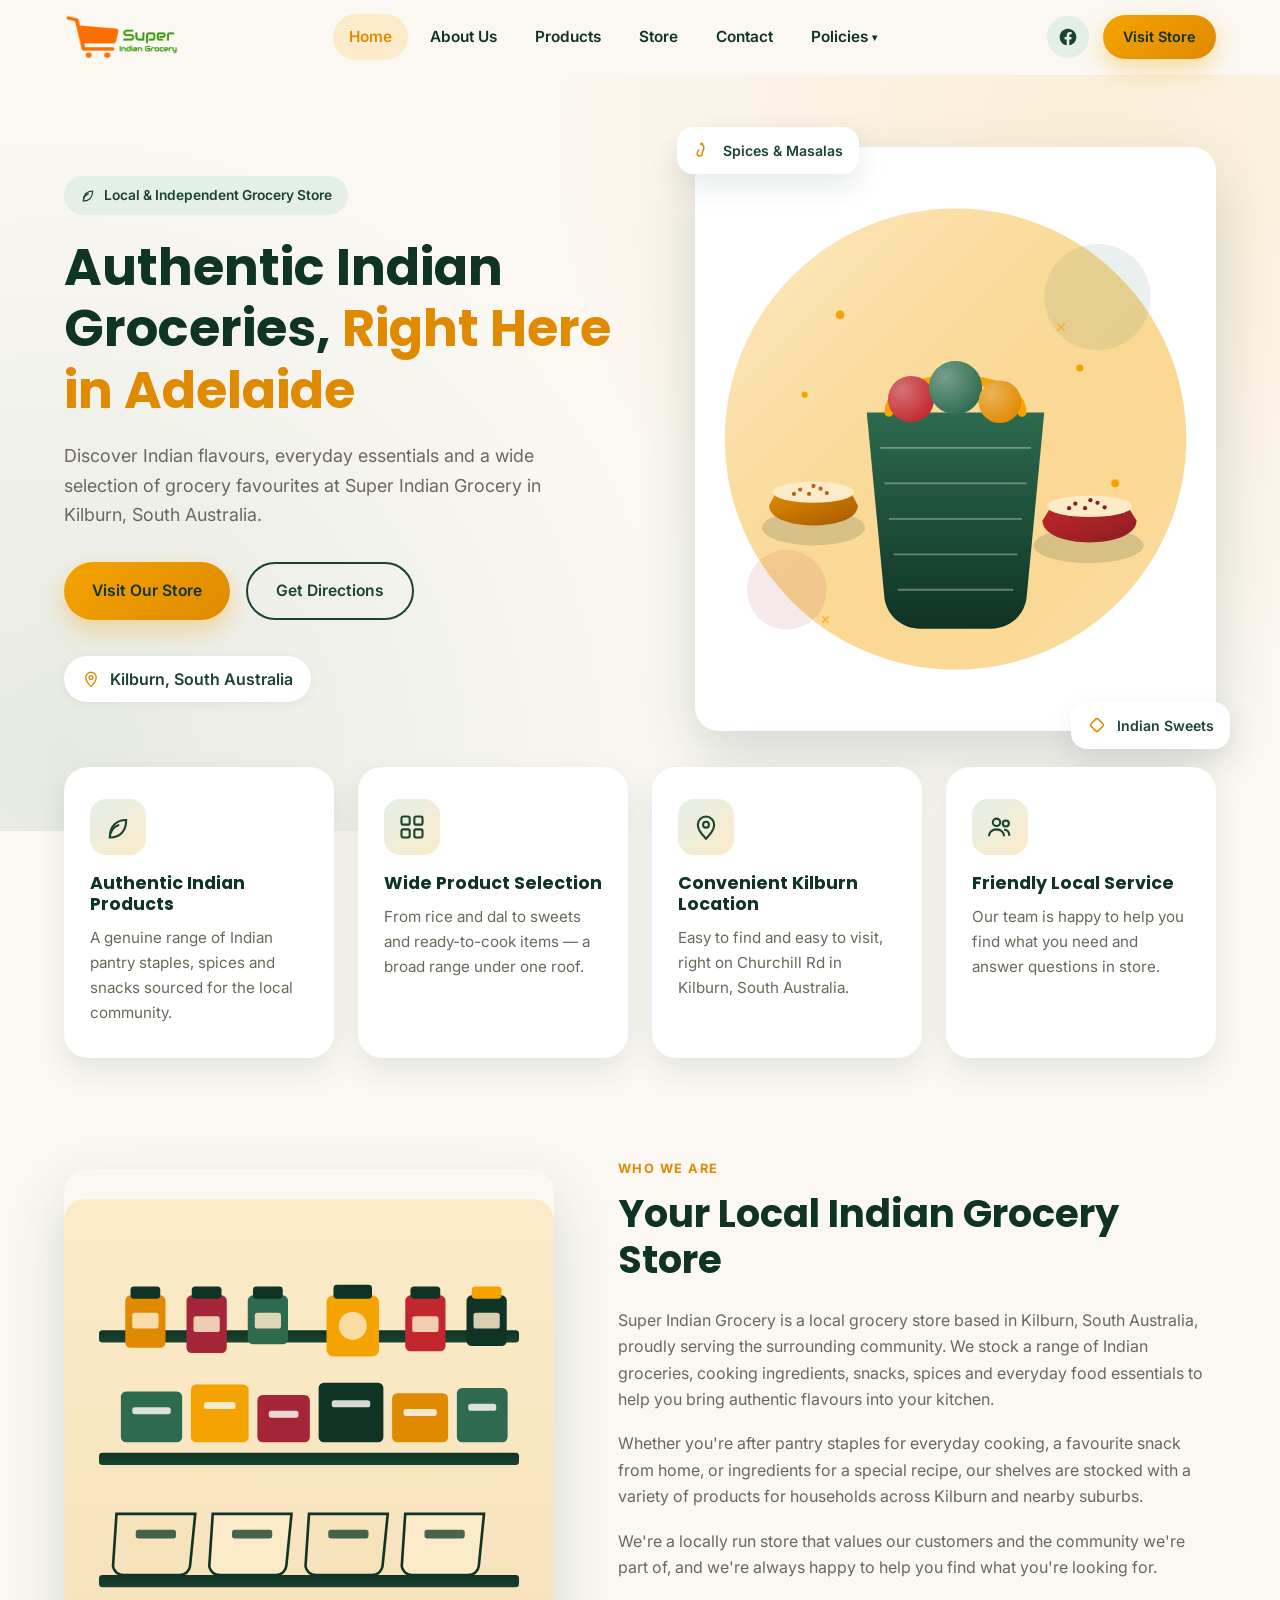
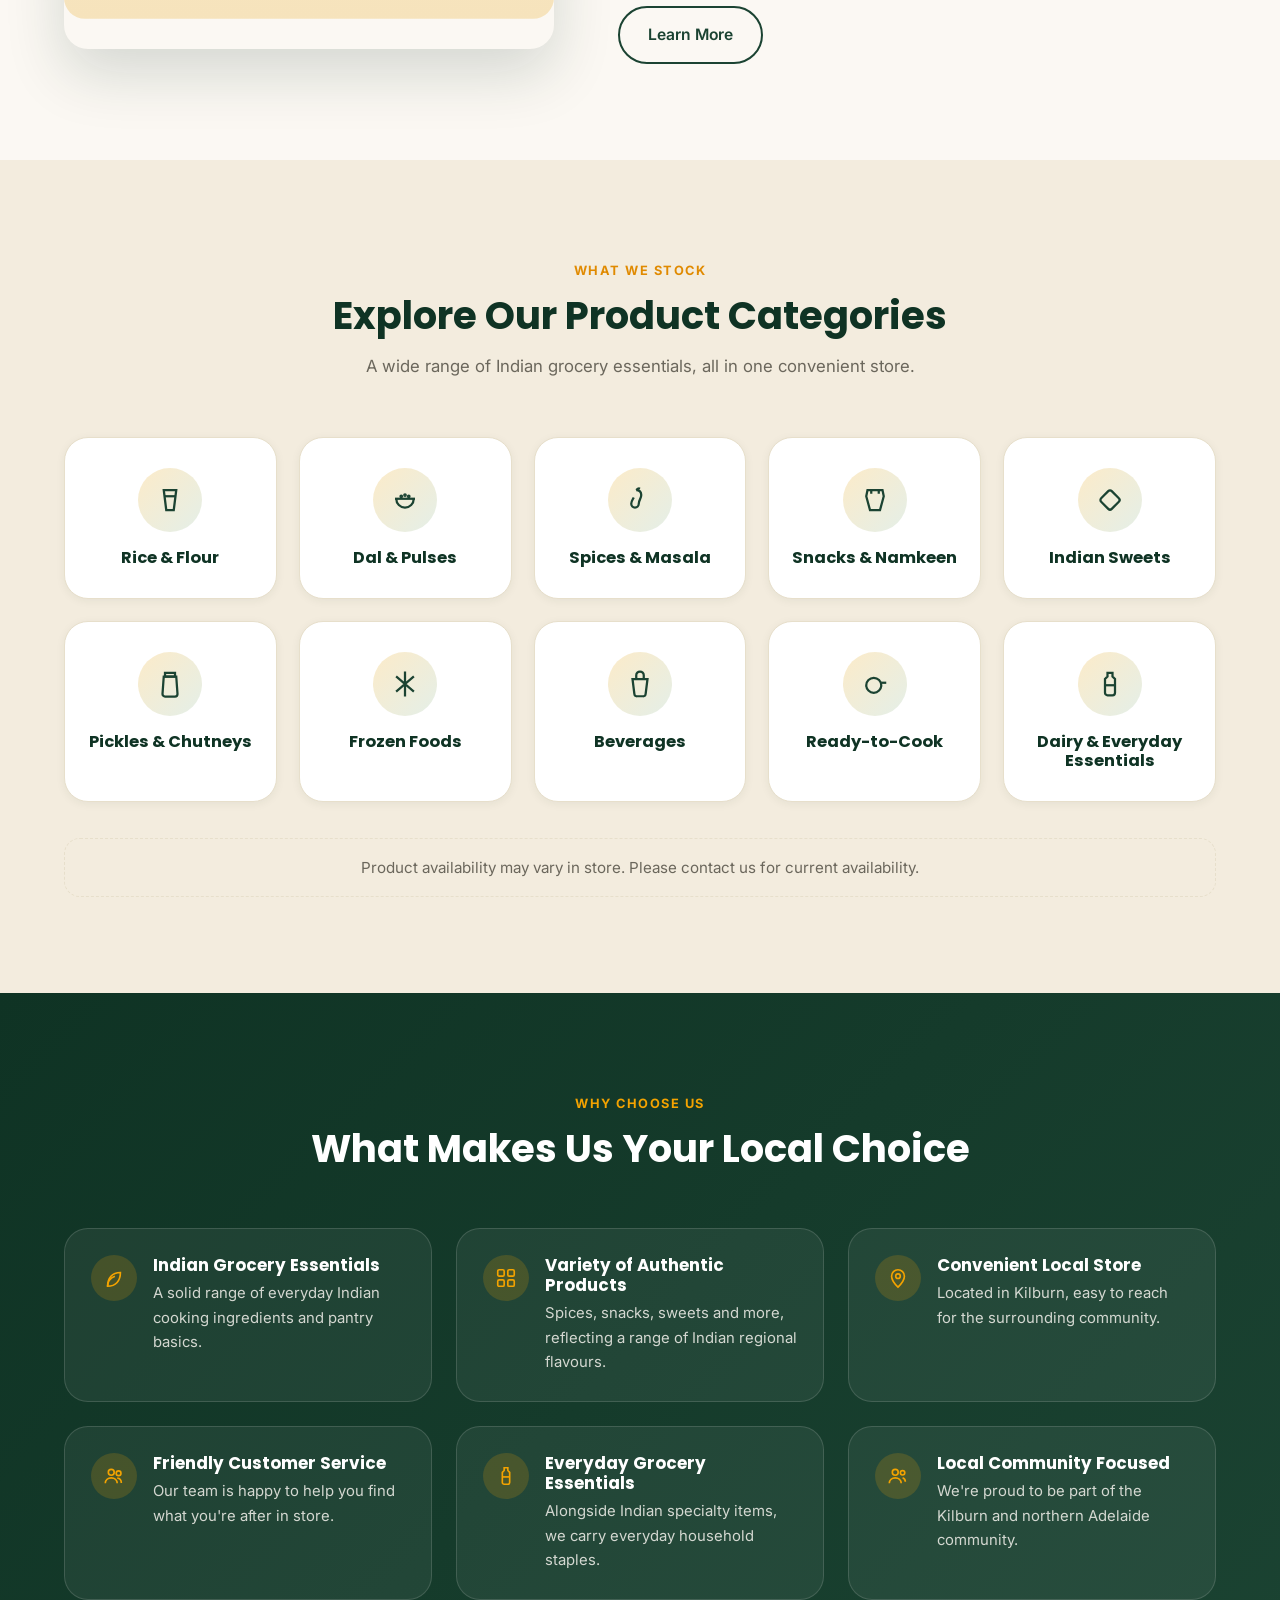
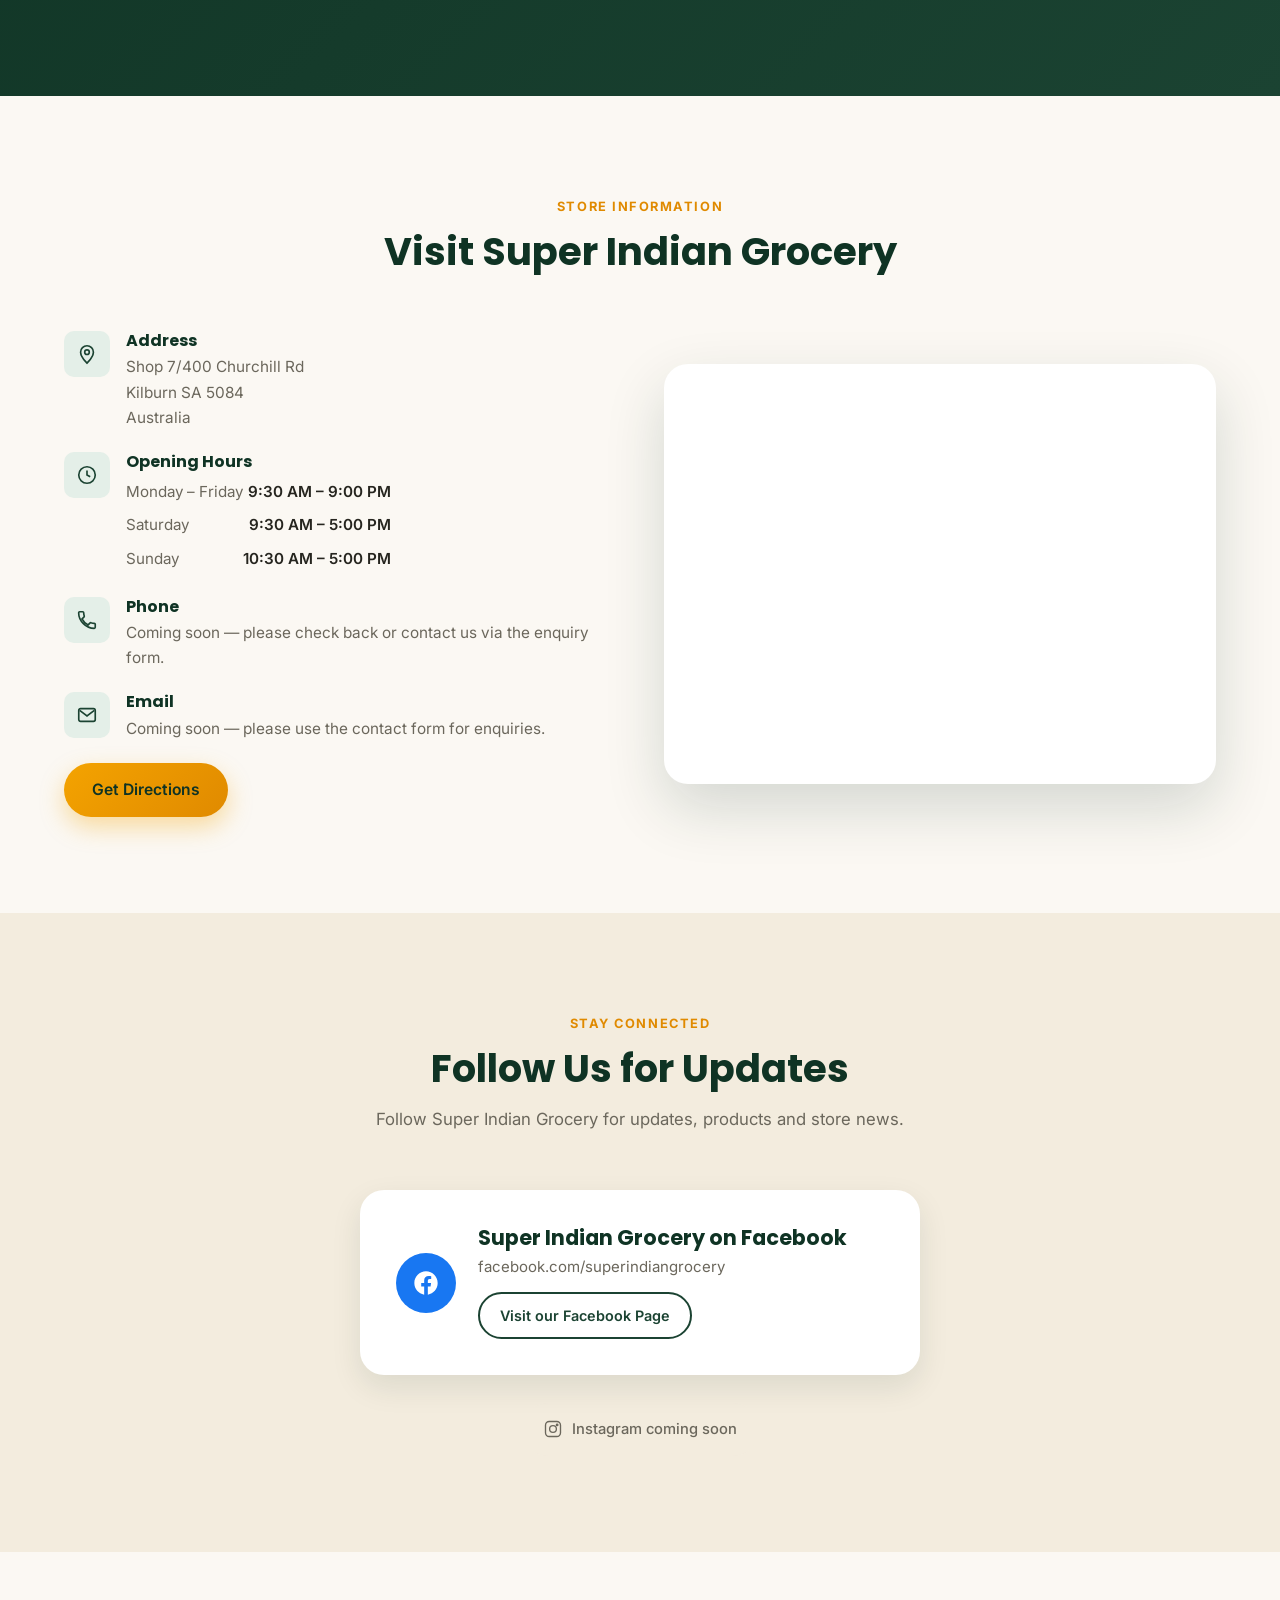
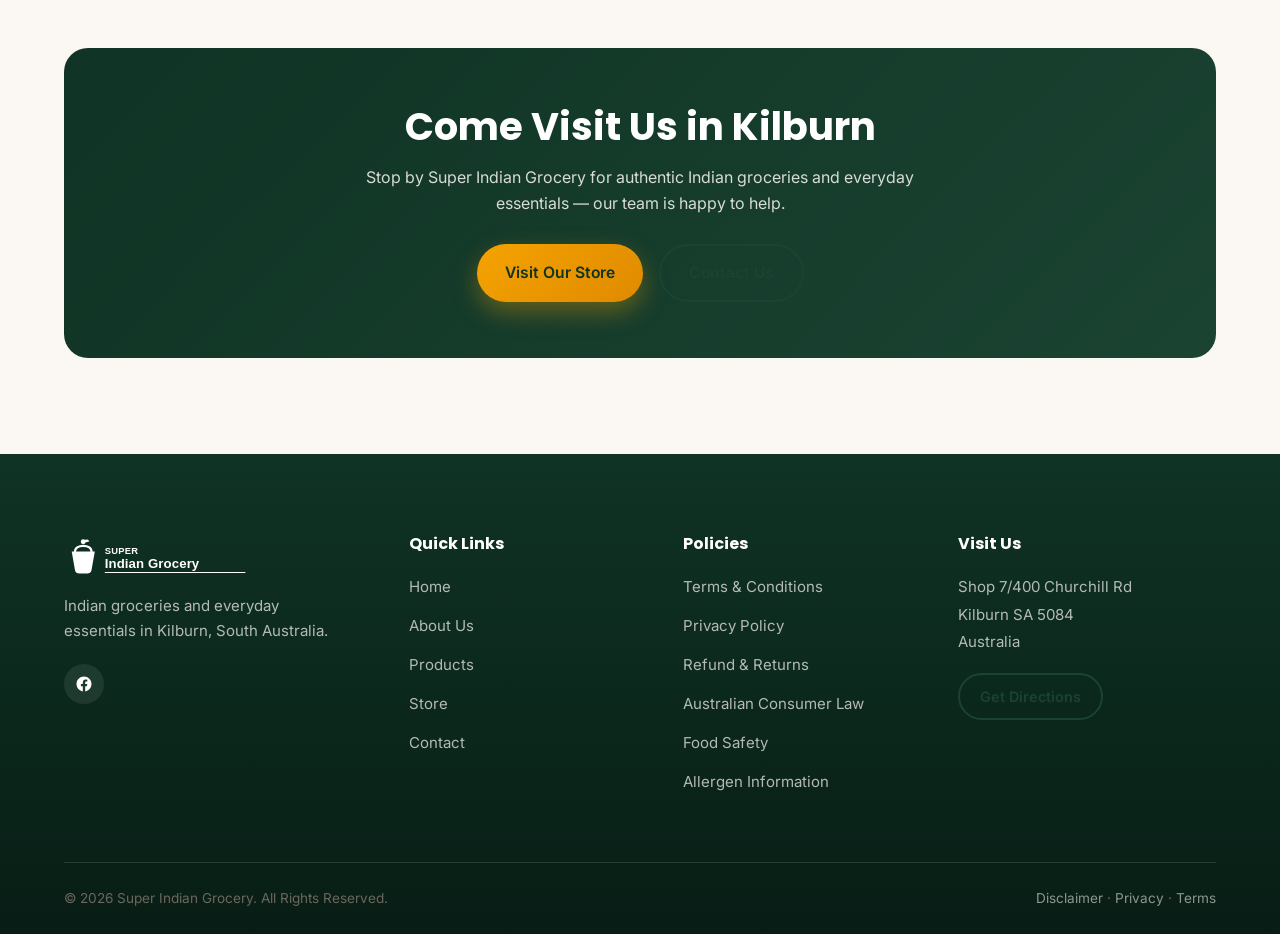
==== commit e3312149: "Change Logo" ====
--- a/index.html
+++ b/index.html
@@ -55,7 +55,7 @@
 <header class="site-header">
   <div class="header-inner">
     <a href="index.html" class="brand" aria-label="Super Indian Grocery — Home">
-      <img src="assets/logo/logo.svg" alt="Super Indian Grocery logo" width="220" height="52">
+      <img src="assets/logo/Logo.png" alt="Super Indian Grocery logo" width="220" height="52">
     </a>
 
     <nav class="main-nav" aria-label="Primary navigation">
--- a/css/style.css
+++ b/css/style.css
@@ -151,10 +151,20 @@
   position: sticky;
   top: 0;
   z-index: 1000;
+  border-bottom: 1px solid transparent;
+  transition: box-shadow var(--transition), border-color var(--transition), padding var(--transition);
+}
+/* Blur lives on a ::before (not on .site-header itself) so the header never
+   becomes a containing block for its position:fixed .mobile-nav child — a
+   backdrop-filter/filter on an ancestor otherwise traps fixed descendants
+   inside that ancestor's own box instead of the viewport. */
+.site-header::before {
+  content: '';
+  position: absolute;
+  inset: 0;
+  z-index: -1;
   background: rgba(251, 248, 243, 0.92);
   backdrop-filter: blur(10px);
-  border-bottom: 1px solid transparent;
-  transition: box-shadow var(--transition), border-color var(--transition), padding var(--transition);
 }
 .site-header.is-scrolled {
   box-shadow: var(--shadow-sm);
